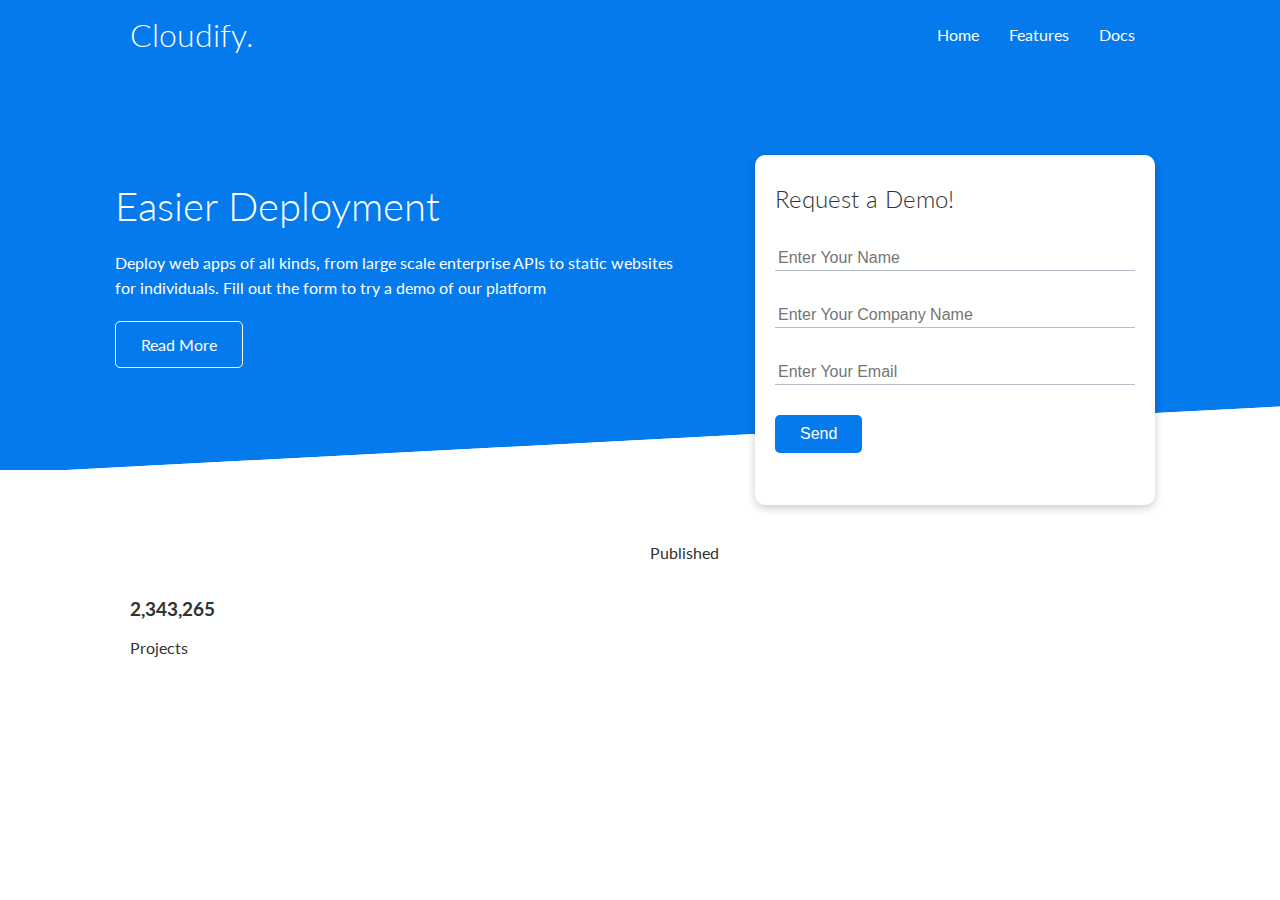
==== index.html @ 5124b990 "completed navbar and showcase section" ====
<!DOCTYPE html>
<html lang="en">
<head>
    <meta charset="UTF-8">
    <meta http-equiv="X-UA-Compatible" content="IE=edge">
    <meta name="viewport" content="width=device-width, initial-scale=1.0">
    <link rel="stylesheet" href="https://cdnjs.cloudflare.com/ajax/libs/font-awesome/6.2.1/css/all.min.css" integrity="sha512-MV7K8+y+gLIBoVD59lQIYicR65iaqukzvf/nwasF0nqhPay5w/9lJmVM2hMDcnK1OnMGCdVK+iQrJ7lzPJQd1w==" crossorigin="anonymous" referrerpolicy="no-referrer" />
    <link rel="stylesheet" href="css/style.css">
    <title>Cloudify | Cloud Hosting For Everyone</title>
</head>
<body>
    <!-- Navbar -->
    <div class="navbar">
        <div class="container flex">
            <h1 class="logo">Cloudify.</h1>
            <nav>
                <ul>
                    <li><a href="index.html">Home</a></li>
                    <li><a href="features.html">Features</a></li>
                    <li><a href="docs.html">Docs</a></li>
                </ul>
            </nav>
        </div>
    </div>

    <!-- Showcase -->
    <section class="showcase">
        <div class="container grid">
            <div class="showcase-text">
                <h1>Easier Deployment</h1>
                <p>Deploy web apps of all kinds, from large scale enterprise APIs to static websites for individuals. Fill out the form to try a demo of our platform</p>
                <a href="features.html" class="btn btn-outline">Read More</a>
            </div>
            <div class="showcase-form card">
                <h2>Request a Demo!</h2>
                <form>
                    <div class="form-control">
                        <input type="Text" name="Name" placeholder="Enter Your Name" required>
                    </div>
                    <div class="form-control">
                        <input type="Text" name="Company" placeholder="Enter Your Company Name" required>
                    </div>
                    <div class="form-control">
                        <input type="Email" name="Email" placeholder="Enter Your Email" required>
                    </div>
                    <input type="Submit" value="Send" class="btn btn-primary">
                </form>
            </div>
        </div>
    </section>

    <!-- Stats -->
    <section class="stats">
        <div class="container">
            <h3 class="stats-heading text-center my-1">
                Welcome to the best platform for building applications of all types with modern architecture 
                and scaling</h3>
                <div class="grid grid-3 text-center my-4">
                    <div>
                        <i class="fas fa-server fa-3x"></i>
                        <h3>10,349,405</h3>
                        <p class="text-secondary">Deployments</p>
                    </div>
                    
                    <div>
                        <i class="fas fa-upload fa-3x"></i>
                        <h3>987 TB</h3>
                        <p class="text-secondary">Published</p>
                    </div>
                    
                    <div>
                        <i class="fas fa-project- fa-3x"></i>
                        <h3>2,343,265</h3>
                        <p class="text-secondary">Projects</p>
                    </div>
                </div>
        </div>
    </section>
</body>
</html>
---- css/style.css ----
@import url('https://fonts.googleapis.com/css2?family=Lato:wght@300&display=swap');

/* CSS Reset */
*{
    margin: 0px;
    padding: 0px;
    box-sizing: border-box;
}

/* CSS Variable */
:root{
    --primary-color: #047aed;
}

body{
    font-family: 'Lato', sans-serif;
    color: #333;
    line-height: 1.6;
}

ul{
    list-style-type: none;
}

a{
    text-decoration: none;
    color: #333;
}

h1,h2{
    font-weight: 300;
    line-height: 1.2;
    margin: 10px 0px;
}

p{
    margin: 10px 0px;
}

img{
    width: 100%;
}

/* Navbar */
.navbar{
    background-color: var(--primary-color);
    color: #fff;
    height: 70px;
}

.navbar ul{
    display: flex;
}

.navbar a{
    color: #fff;
    padding: 10px;
    margin: 0px 5px;
}

.navbar a:hover{
    border-bottom: 2px solid #fff;
}

.navbar .flex{
    justify-content: space-between;
}

/* Showcase */
.showcase{
    height: 400px;
    background-color: var(--primary-color);
    color: #fff;
    position: relative;
}

.showcase h1{
    font-size: 40px;
}

.showcase p{
    margin: 20px 0;
}

.showcase .grid{
    overflow: visible;
    grid-template-columns: 55% 45%;
    gap: 30px;
}

.showcase-form{
    position: relative;
    top: 60px;
    height: 350px;
    width: 400px;
    padding: 40px;
    z-index: 100;
    justify-self: flex-end;
}

.showcase-form .form-control{
    margin: 30px 0px;
}

.showcase input[type="Text"],
.showcase input[type="Email"]{
    border: 0;
    border-bottom: 1px solid #b4becb;
    width: 100%;
    padding: 3px;
    font-size: 16px;
}

.showcase-form input:focus{
    outline: none;
}

.showcase::before,
.showcase::after{
    content: "";
    position: absolute;
    height: 100px;
    bottom: -70px;
    right: 0px;
    left: 0px;
    background-color: #fff;
    transform: skewY(-3deg);
    -webkit-transform: skewY(-3deg);
    -moz-transform: skewY(-3deg);
    -ms-transform: skewY(-3deg);
}

/* Utility Classes */
.container{
    max-width: 1100px;
    margin: 0px auto;
    overflow: auto;
    padding: 0px 40px;
}

.card{
    background-color: #fff;
    color: #333;
    border-radius: 10px;
    padding: 20px;
    margin: 10px;
    box-shadow: 0 3px 10px rgba(0, 0, 0, 0.2);
}

.btn{
    display: inline-block;
    padding: 10px 25px;
    cursor: pointer;
    background-color: var(--primary-color);
    border: none;
    color: #fff;
    border-radius: 5px;
    font-size: 16px;
}

.btn-outline{
    background-color: transparent;
    border: 1px solid #fff;
}

.btn:hover{
    transform: scale(0.98);
}

.flex{
    display: flex;
    justify-content: center;
    align-items: center;
    height: 100%;
}

.grid{
    display: grid;
    grid-template-columns: repeat(2, 1fr);
    gap: 20px;
    justify-content: center;
    align-items: center;
    height: 100%;
}
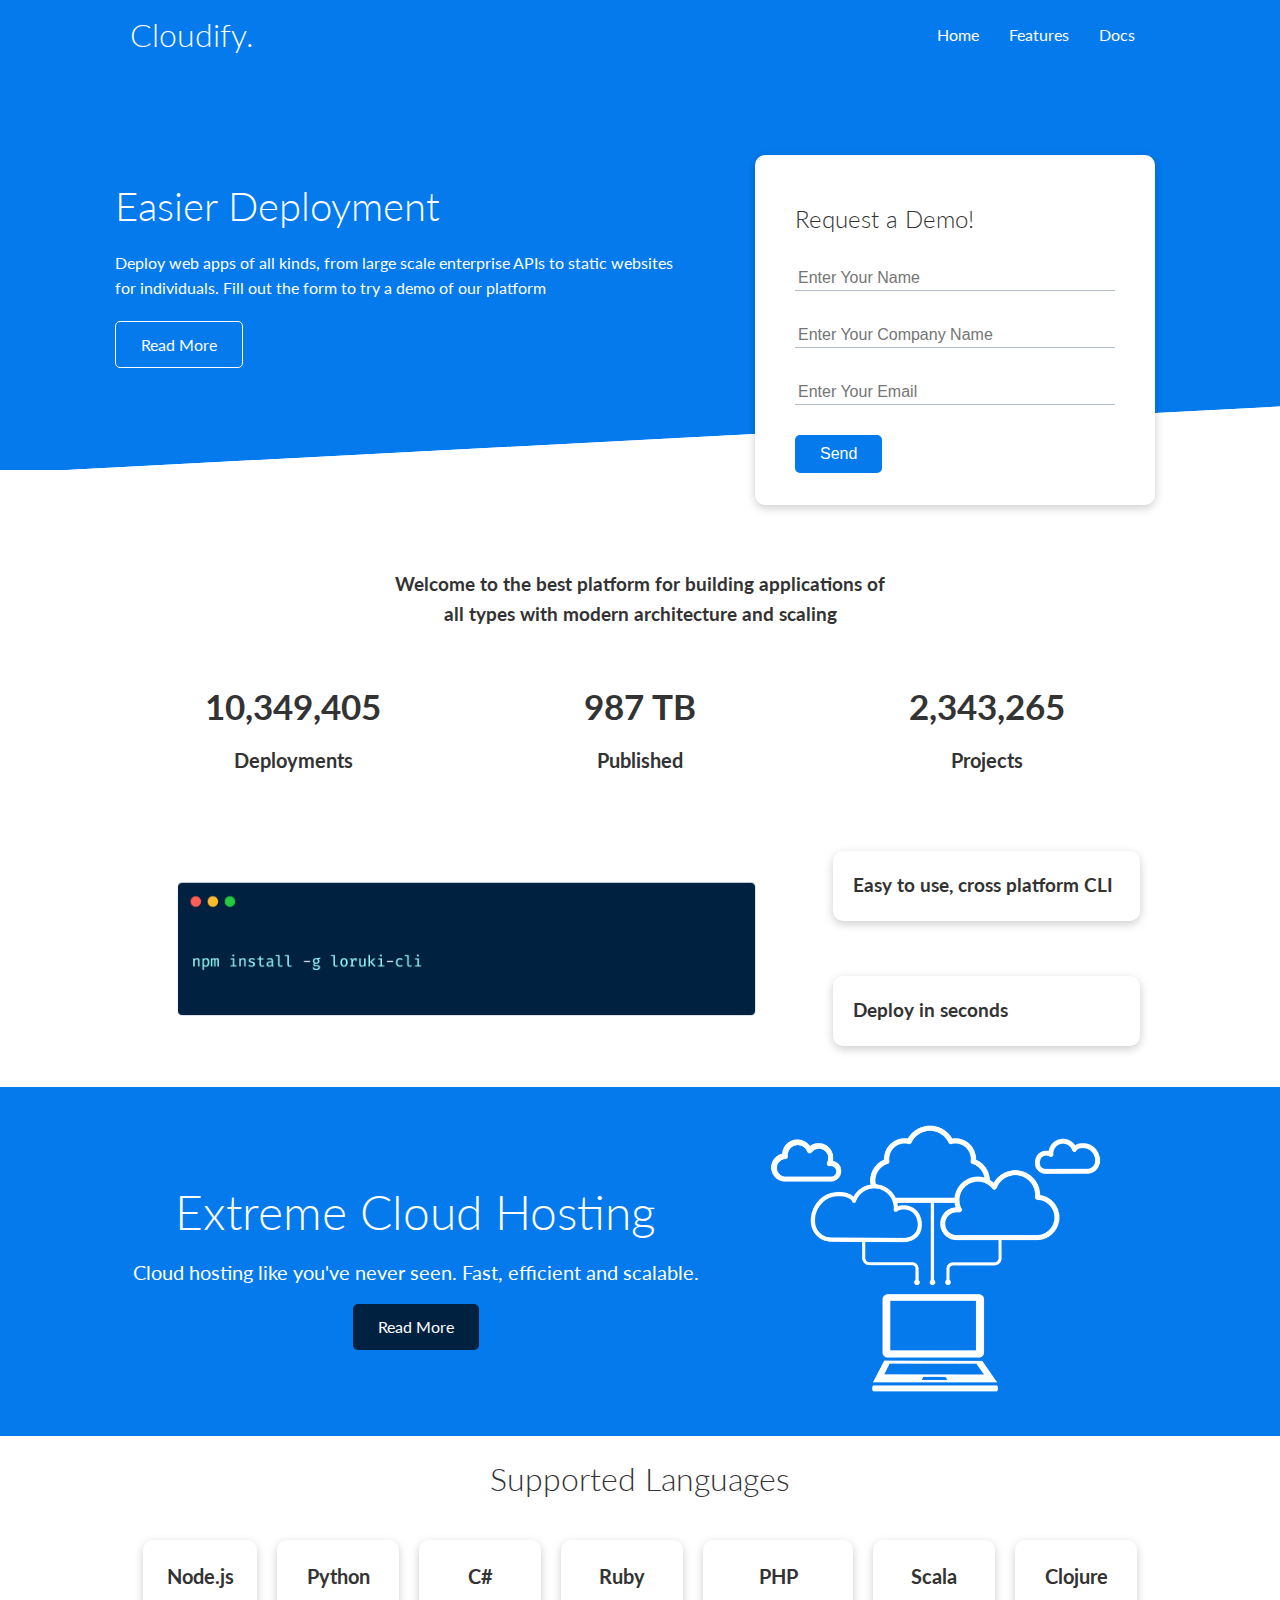
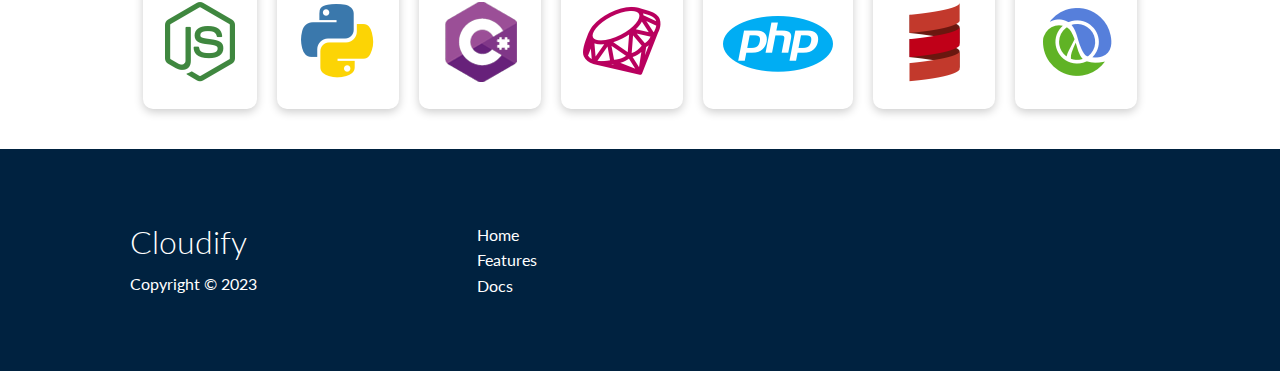
==== commit b23a7089: "completed homepage" ====
--- a/index.html
+++ b/index.html
@@ -5,6 +5,7 @@
     <meta http-equiv="X-UA-Compatible" content="IE=edge">
     <meta name="viewport" content="width=device-width, initial-scale=1.0">
     <link rel="stylesheet" href="https://cdnjs.cloudflare.com/ajax/libs/font-awesome/6.2.1/css/all.min.css" integrity="sha512-MV7K8+y+gLIBoVD59lQIYicR65iaqukzvf/nwasF0nqhPay5w/9lJmVM2hMDcnK1OnMGCdVK+iQrJ7lzPJQd1w==" crossorigin="anonymous" referrerpolicy="no-referrer" />
+    <link rel="stylesheet" href="css/utility.css">
     <link rel="stylesheet" href="css/style.css">
     <title>Cloudify | Cloud Hosting For Everyone</title>
 </head>
@@ -69,12 +70,112 @@
                     </div>
                     
                     <div>
-                        <i class="fas fa-project- fa-3x"></i>
+                        <i class="fas fa-project-diagram fa-3x"></i>
                         <h3>2,343,265</h3>
                         <p class="text-secondary">Projects</p>
                     </div>
                 </div>
         </div>
     </section>
+
+    <!-- CLI  -->
+    <section class="cli">
+        <div class="container grid">
+        <img src="images/cli.png" alt="CLI">
+        <div class="card">
+            <h3>Easy to use, cross platform CLI</h3>
+        </div>
+
+        <div class="card">
+            <h3>Deploy in seconds</h3>
+        </div>
+    </div>  
+    </section>
+
+    <!-- Cloud -->
+    <section class="cloud bg-primary my-2 py-2">
+        <div class="container grid">
+            <div class="text-center">
+                <h2 class="lg">Extreme Cloud Hosting</h2>
+                <p class="lead my-1">Cloud hosting like you've never seen. 
+                Fast, efficient and scalable.</p>
+                <a href="features.html" class="btn btn-dark">Read More</a>
+            </div>
+
+            <div>
+                <img src="images/cloud.png" alt="Cloud">
+            </div>
+
+        </div>
+    </section>
+
+    <!-- Languages -->
+    <section class="languages">
+        <h2 class="md text-center my-2">
+            Supported Languages
+        </h2>
+        <div class="container flex">
+            <div class="card">
+            <h4>Node.js</h4>
+            <img src="images/logos/node.png" alt="NodeJS">
+        </div>
+
+            <div class="card">
+            <h4>Python</h4>
+            <img src="images/logos/python.png" alt="Python">
+        </div>
+
+            <div class="card">
+            <h4>C#</h4>
+            <img src="images/logos/csharp.png" alt="C-Sharp">
+        </div>
+
+            <div class="card">
+            <h4>Ruby</h4>
+            <img src="images/logos/ruby.png" alt="Ruby">
+        </div>
+
+            <div class="card">
+            <h4>PHP</h4>
+            <img src="images/logos/php.png" alt="PHP">
+        </div>
+
+            <div class="card">
+            <h4>Scala</h4>
+            <img src="images/logos/scala.png" alt="Scala">
+        </div>
+
+            <div class="card">
+            <h4>Clojure</h4>
+            <img src="images/logos/clojure.png" alt="Clojure">
+        </div>
+        
+    </div>
+    </section>
+
+    <!-- Footer -->
+    <footer class="footer bg-dark py-5">
+        <div class="container grid grid-3">
+            <div>
+                <h1>Cloudify</h1>
+                <p>Copyright &copy; 2023</p>
+            </div>
+
+            <nav>
+                <ul>
+                    <li><a href="index.html">Home</a></li>
+                    <li><a href="features.html">Features</a></li>
+                    <li><a href="docs.html">Docs</a></li>
+                </ul>
+            </nav>
+
+            <div class="social">
+                <a href="https://github.com/0xVedansh"><i class="fab fa-github fa-2x"></i></a>
+                <a href="https://www.linkedin.com/in/0xvedansh/"><i class="fab fa-linkedin fa-2x"></i></a>
+                <a href="https://twitter.com/0xVedansh"><i class="fab fa-twitter fa-2x"></i></a>
+                <a href="https://www.instagram.com/__.vedansh.__/"><i class="fab fa-instagram fa-2x"></i></a>
+            </div>
+        </div>
+    </footer>
 </body>
 </html>--- a/css/utility.css
+++ b/css/utility.css
@@ -0,0 +1,198 @@
+/* Utility Classes */
+.container{
+    max-width: 1100px;
+    margin: 0px auto;
+    overflow: auto;
+    padding: 0px 40px;
+}
+
+.card{
+    background-color: #fff;
+    color: #333;
+    border-radius: 10px;
+    padding: 20px;
+    margin: 10px;
+    box-shadow: 0 3px 10px rgba(0, 0, 0, 0.2);
+}
+
+.btn{
+    display: inline-block;
+    padding: 10px 25px;
+    cursor: pointer;
+    background-color: var(--primary-color);
+    border: none;
+    color: #fff;
+    border-radius: 5px;
+    font-size: 16px;
+}
+
+.btn-outline{
+    background-color: transparent;
+    border: 1px solid #fff;
+}
+
+.btn:hover{
+    transform: scale(0.98);
+}
+
+/* Backgrounds and Colored Buttons */
+.bg-primary,
+.btn-primary{
+    background-color: var(--primary-color);
+    color: #fff;
+}
+
+.bg-secondary,
+.btn-secondary{
+    background-color: var(--secondary-color);
+    color: #fff;
+}
+
+.bg-dark,
+.btn-dark{
+    background-color: var(--dark-color);
+    color: #fff;
+}
+
+.bg-primary a,
+.btn-primary a,
+.bg-secondary a,
+.btn-secondary a,
+.bg-dark a,
+.btn-dark a{
+    color: #fff;
+}
+
+.bg-light,
+.btn-light{
+    background-color: var(--light-color);
+    color: #333;
+}
+
+.lead{
+    font-size: 20px;
+}
+
+.sm{
+    font-size: 1rem;
+}
+
+.md{
+    font-size: 2rem;
+}
+
+.lg{
+    font-size: 3rem;
+}
+
+.xl{
+    font-size: 4rem;
+}
+
+.text-center{
+    text-align: center;
+}
+
+.flex{
+    display: flex;
+    justify-content: center;
+    align-items: center;
+    height: 100%;
+}
+
+.grid{
+    display: grid;
+    grid-template-columns: repeat(2, 1fr);
+    gap: 20px;
+    justify-content: center;
+    align-items: center;
+    height: 100%;
+}
+
+.grid-3{
+    grid-template-columns: repeat(3, 1fr);
+}
+
+/* Margin */
+.my-1{
+    margin: 1rem 0;
+}
+
+.my-2{
+    margin: 1.5rem 0;
+}
+
+.my-3{
+    margin: 2rem 0;
+}
+
+.my-4{
+    margin: 3rem 0;
+}
+
+.my-5{
+    margin: 4rem 0;
+}
+
+.m-1{
+    margin: 1rem;
+}
+
+.m-2{
+    margin: 1.5rem;
+}
+
+.m-3{
+    margin: 2rem;
+}
+
+.m-4{
+    margin: 3rem;
+}
+
+.m-5{
+    margin: 4rem;
+}
+
+/* Padding */
+.py-1{
+    padding: 1rem 0;
+}
+
+.py-2{
+    padding: 1.5rem 0;
+}
+
+.py-3{
+    padding: 2rem 0;
+}
+
+.py-4{
+    padding: 3rem 0;
+}
+
+.py-5{
+    padding: 4rem 0;
+}
+
+.p-1{
+    padding: 1rem;
+}
+
+.p-2{
+    padding: 1.5rem;
+}
+
+.p-3{
+    padding: 2rem;
+}
+
+.p-4{
+    padding: 3rem;
+}
+
+.p-5{
+    padding: 4rem;
+}
+
+
--- a/css/style.css
+++ b/css/style.css
@@ -10,6 +10,9 @@
 /* CSS Variable */
 :root{
     --primary-color: #047aed;
+    --secondary-color: #1c3fa8;
+    --dark-color: #002240;
+    --light-color: #f4f4f4;
 }
 
 body{
@@ -130,55 +133,62 @@
     -ms-transform: skewY(-3deg);
 }
 
-/* Utility Classes */
-.container{
-    max-width: 1100px;
-    margin: 0px auto;
-    overflow: auto;
-    padding: 0px 40px;
+/* Stats */
+.stats{
+    padding-top: 100px;
 }
 
-.card{
-    background-color: #fff;
-    color: #333;
-    border-radius: 10px;
-    padding: 20px;
-    margin: 10px;
-    box-shadow: 0 3px 10px rgba(0, 0, 0, 0.2);
+.stats-heading{
+    max-width: 500px;
+    margin: auto;
 }
 
-.btn{
-    display: inline-block;
-    padding: 10px 25px;
-    cursor: pointer;
-    background-color: var(--primary-color);
-    border: none;
-    color: #fff;
-    border-radius: 5px;
-    font-size: 16px;
+.stats .grid h3{
+    font-size: 35px;
 }
 
-.btn-outline{
-    background-color: transparent;
-    border: 1px solid #fff;
+.stats .grid p{
+    font-size: 20px;
+    font-weight: bold;
 }
 
-.btn:hover{
-    transform: scale(0.98);
+/* CLI */
+.cli .grid{
+    grid-template-columns: repeat(3, 1fr);
+    grid-template-rows: repeat(2, 1fr);
 }
 
-.flex{
-    display: flex;
-    justify-content: center;
-    align-items: center;
-    height: 100%;
+.cli .grid > *:first-child{
+    grid-column: 1 / span 2;
+    grid-row: 1 / span 2;
 }
 
-.grid{
-    display: grid;
-    grid-template-columns: repeat(2, 1fr);
-    gap: 20px;
-    justify-content: center;
-    align-items: center;
-    height: 100%;
+/* Cloud */
+.cloud .grid{
+    grid-template-columns: 4fr 3fr;
+}
+
+/* Languages */
+.languages .flex{
+    flex-wrap: wrap;
+}
+
+.languages .card{
+    text-align: center;
+    margin: 18px 10px 40px;
+    transition: transform 0.2s ease-in;
+}
+
+.languages .card h4{
+    font-size: 20px;
+    margin-bottom: 10px;
+}
+
+.languages .card:hover{
+    transform: translateY(-15px);
+}
+
+/* Footer */
+.footer .social a{
+    margin: 0px 10px;
 }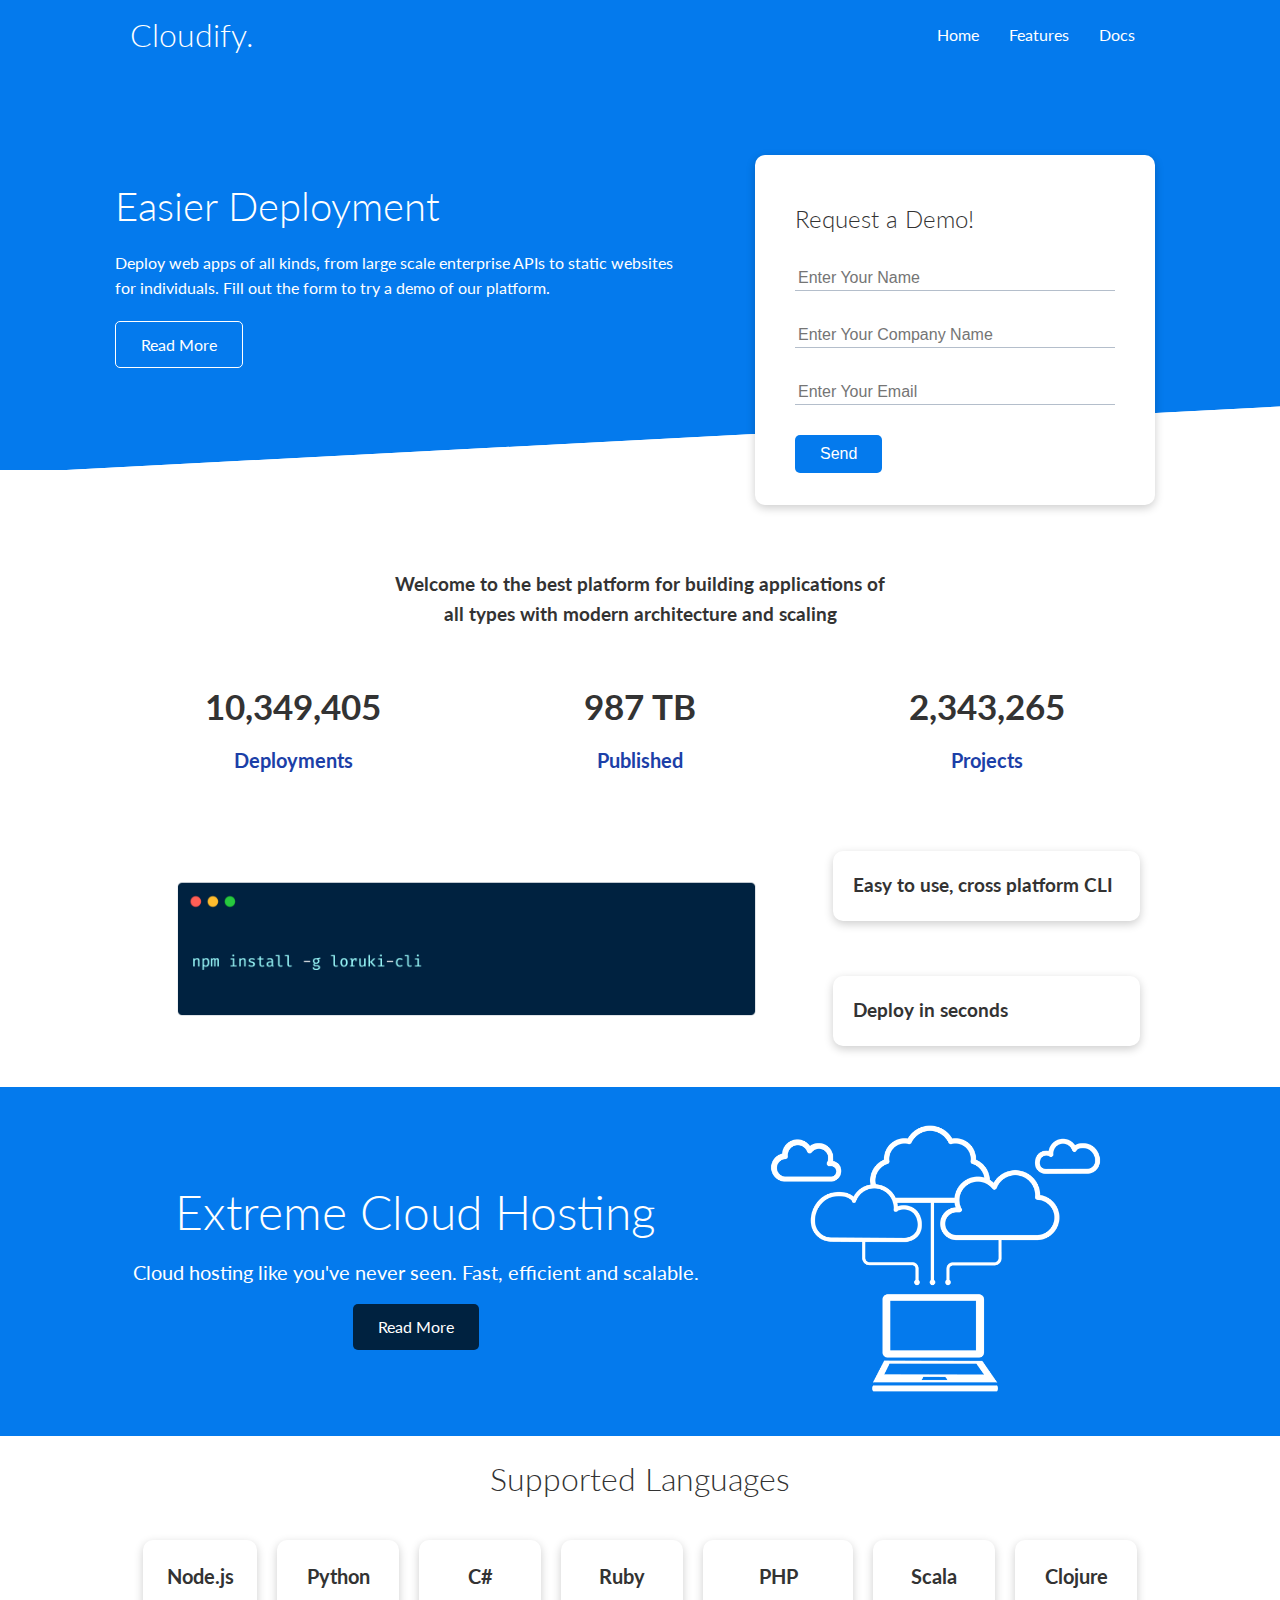
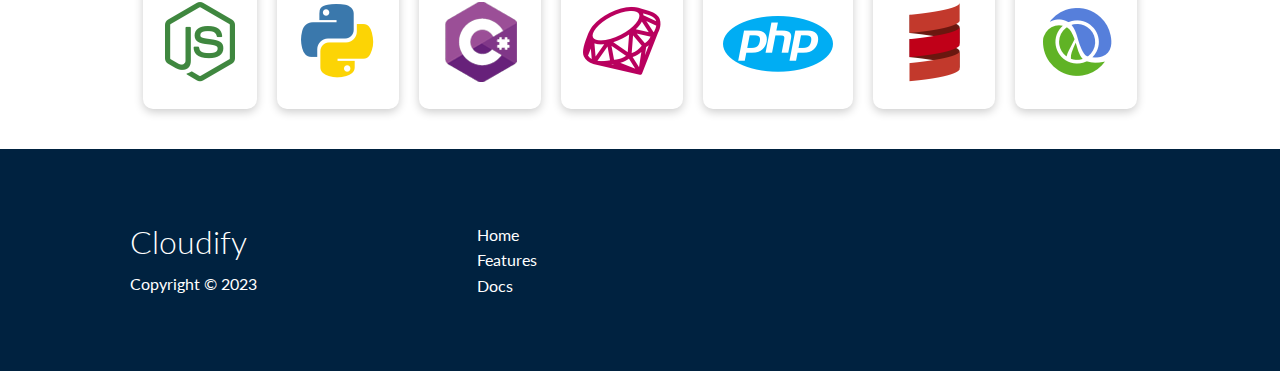
==== commit 7b4bd107: "completed features and docs page and added animations" ====
--- a/index.html
+++ b/index.html
@@ -29,7 +29,7 @@
         <div class="container grid">
             <div class="showcase-text">
                 <h1>Easier Deployment</h1>
-                <p>Deploy web apps of all kinds, from large scale enterprise APIs to static websites for individuals. Fill out the form to try a demo of our platform</p>
+                <p>Deploy web apps of all kinds, from large scale enterprise APIs to static websites for individuals. Fill out the form to try a demo of our platform.</p>
                 <a href="features.html" class="btn btn-outline">Read More</a>
             </div>
             <div class="showcase-form card">
@@ -38,12 +38,15 @@
                     <div class="form-control">
                         <input type="Text" name="Name" placeholder="Enter Your Name" required>
                     </div>
+                    
                     <div class="form-control">
                         <input type="Text" name="Company" placeholder="Enter Your Company Name" required>
                     </div>
+                    
                     <div class="form-control">
                         <input type="Email" name="Email" placeholder="Enter Your Email" required>
                     </div>
+                    
                     <input type="Submit" value="Send" class="btn btn-primary">
                 </form>
             </div>
--- a/css/utility.css
+++ b/css/utility.css
@@ -54,6 +54,12 @@
     color: #fff;
 }
 
+.bg-light,
+.btn-light{
+    background-color: var(--light-color);
+    color: #333;
+}
+
 .bg-primary a,
 .btn-primary a,
 .bg-secondary a,
@@ -63,12 +69,24 @@
     color: #fff;
 }
 
-.bg-light,
-.btn-light{
-    background-color: var(--light-color);
-    color: #333;
-}
-
+/* Text-colors */
+.text-primary{
+    color: var(--primary-color);
+}
+
+.text-secondary{
+    color: var(--secondary-color);
+}
+
+.text-dark{
+    color: var(--dark-color);
+}
+
+.text-light{
+    color: var(--light-color);
+}
+
+/* Text-sizes */
 .lead{
     font-size: 20px;
 }
@@ -91,6 +109,28 @@
 
 .text-center{
     text-align: center;
+}
+
+/* Alert */
+.alert{
+    background-color: var(--light-color);
+    padding: 10px 20px;
+    font-weight: bold;
+    margin: 15px 0;
+}
+
+.alert i{
+    margin-right: 10px;
+}
+
+.alert-success{
+    background-color: var(--success-color);
+    color: #fff;
+}
+
+.alert-error{
+    background-color: var(--error-color);
+    color: #fff;
 }
 
 .flex{
--- a/css/style.css
+++ b/css/style.css
@@ -13,6 +13,12 @@
     --secondary-color: #1c3fa8;
     --dark-color: #002240;
     --light-color: #f4f4f4;
+    --success-color: #5cb85c;
+    --error-color: #d9534f;
+}
+
+html{
+    scroll-behavior: smooth;
 }
 
 body{
@@ -30,7 +36,8 @@
     color: #333;
 }
 
-h1,h2{
+h1,
+h2{
     font-weight: 300;
     line-height: 1.2;
     margin: 10px 0px;
@@ -42,6 +49,13 @@
 
 img{
     width: 100%;
+}
+
+code,
+pre{
+    background-color: #333;
+    color: #fff;
+    padding: 10px;
 }
 
 /* Navbar */
@@ -51,8 +65,13 @@
     height: 70px;
 }
 
+.navbar h1{
+    animation: slideInFromTop 1.2s ease-in;
+}
+
 .navbar ul{
     display: flex;
+    animation: slideInFromTop 1.2s ease-in;
 }
 
 .navbar a{
@@ -89,6 +108,10 @@
     overflow: visible;
     grid-template-columns: 55% 45%;
     gap: 30px;
+}
+
+.showcase-text{
+    animation: slideInFromLeft 1.2s ease-in;
 }
 
 .showcase-form{
@@ -99,6 +122,7 @@
     padding: 40px;
     z-index: 100;
     justify-self: flex-end;
+    animation: slideInFromRight 1.2s ease-in;
 }
 
 .showcase-form .form-control{
@@ -136,6 +160,7 @@
 /* Stats */
 .stats{
     padding-top: 100px;
+    animation: slideInFromBottom 1.2s ease-in;
 }
 
 .stats-heading{
@@ -188,7 +213,180 @@
     transform: translateY(-15px);
 }
 
+/* Features and Docs .html */
+.features-header img, 
+.docs-header img{
+    width: 200px;
+    justify-self: flex-end;
+}
+
+.features-sub-header img{
+    width: 300px;
+    justify-self: flex-end;
+}
+
+.features-main .card > i{
+    margin-right: 20px;
+}
+
+.features-main .grid{
+    padding: 30px;
+}
+
+.features-main .grid > *:first-child{
+    grid-column: 1 / span 3;
+}
+
+.features-main .grid > *:nth-child(2){
+    grid-column: 1 / span 2;
+}
+
+/* Docs */
+.docs-main h3{
+    margin: 20px 0;
+}
+
+.docs-main .grid{
+    grid-template-columns: 1fr 2fr;
+    align-items: flex-start;
+}
+
+.docs-main nav li{
+    font-size: 17px;
+    padding-bottom: 5px;
+    margin-bottom: 5px;
+    border-bottom: 1px solid #ccc;
+}
+
+.docs-main a:hover{
+    font-weight: bold;
+}
+
 /* Footer */
 .footer .social a{
     margin: 0px 10px;
-}+}
+
+.fa-github:hover{
+    color: #000000;
+}
+
+.fa-linkedin:hover{
+    color: #0072b1;
+}
+
+.fa-twitter:hover{
+    color: #1C9CEA;
+}
+
+.fa-instagram:hover{
+    color: #B32E87;
+}
+
+/* Animations */
+@keyframes slideInFromLeft{
+    0%{
+        transform: translateX(-100%);
+    }
+
+    100%{
+        transform: translateX(0);
+    }
+}
+
+@keyframes slideInFromRight{
+    0%{
+        transform: translateX(100%);
+    }
+
+    100%{
+        transform: translateX(0);
+    }
+}
+
+@keyframes slideInFromTop{
+    0%{
+        transform: translateY(-100%);
+    }
+
+    100%{
+        transform: translateX(0);
+    }
+}
+
+@keyframes slideInFromBottom{
+    0%{
+        transform: translateY(100%);
+    }
+
+    100%{
+        transform: translateX(0);
+    }
+}
+    
+/* Tablets and under */
+@media(max-width: 768px){
+    .grid,
+    .showcase .grid,
+    .stats .grid,
+    .cli .grid,
+    .cloud .grid
+    .features-main .grid,
+    .docs-main .grid{
+        grid-template-columns: 1fr;
+        grid-template-rows: 1fr;
+    }
+
+.showcase{
+    height: auto;
+}
+
+.showcase-text{
+    text-align: center;
+    margin-top: 40px;
+    animation: slideInFromTop 1.2s ease-in;
+}
+
+.showcase-form{
+    justify-self: center;
+    margin: auto;
+    animation: slideInFromBottom 1.2s ease-in;
+}
+
+.cli .grid > *:first-child{
+    grid-column: 1;
+    grid-row: 1;
+}
+
+.features-header,
+.features-sub-header,
+.docs-header{
+    text-align: center;
+}
+
+.features-header img,
+.features-sub-header img,
+.docs-header img{
+    justify-self: center;
+}
+
+.features-main .grid > *:first-child,
+.features-main .grid > *:nth-child(2){
+    grid-column: 1;
+}
+
+/* Mobiles */
+@media(max-width: 500px){
+    .navbar{
+        height: 110px;
+    }
+
+    .navbar .flex{
+        flex-direction: column;
+    }
+
+    .navbar ul{
+        padding: 10px;
+        background-color: rgba(0, 0, 0, 0.1);
+    }
+}}